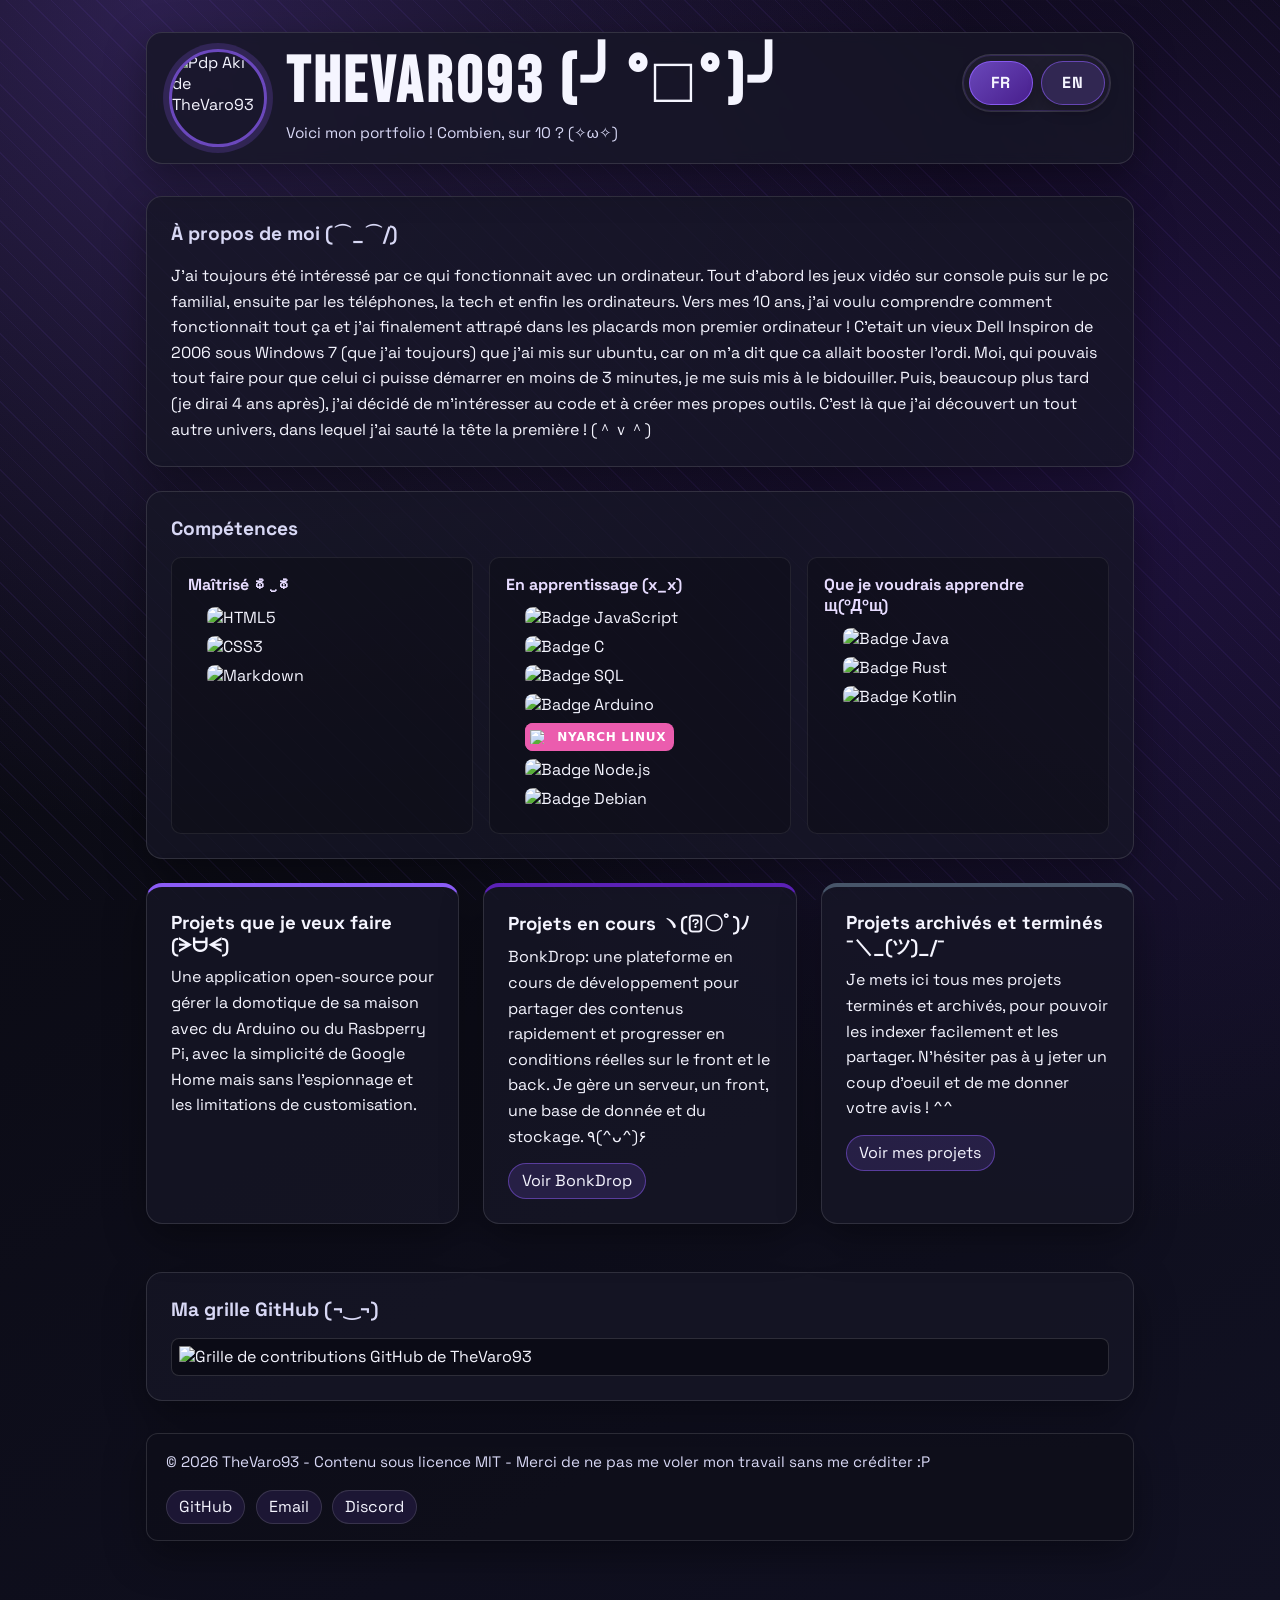
==== index.html @ 23cbc245 "correction du texte car c'etais vrmt pas clair mdrr" ====
<!DOCTYPE html>
<html lang="fr">
<head>
    <meta charset="UTF-8">
    <meta name="viewport" content="width=device-width, initial-scale=1.0">
    <meta name="description" content="Ohh, tu me partages ? Merci ! ^^">
    <meta property="og:type" content="website">
    <meta property="og:site_name" content="TheVaro93 Portfolio">
    <meta property="og:title" content="TheVaro93 Portfolio">
    <meta property="og:description" content="Ohh, tu me partages ? Merci ! ^^">
    <meta property="og:url" content="https://thevaro93.me/">
    <meta name="twitter:card" content="summary">
    <meta name="twitter:title" content="TheVaro93 Portfolio">
    <meta name="twitter:description" content="Ohh, tu me partages ? Merci ! ^^">
    <link rel="icon" type="image/jpeg" href="img/favicon.jpg">
    <link rel="preconnect" href="https://fonts.googleapis.com">
    <link rel="preconnect" href="https://fonts.gstatic.com" crossorigin>
    <link href="https://fonts.googleapis.com/css2?family=Bebas+Neue&family=Space+Grotesk:wght@400;500;700&display=swap" rel="stylesheet">
    <link rel="stylesheet" href="style.css">
    <script src="traduction.js" defer></script>
    <title>TheVaro93 Portfolio</title>
</head>
<body>
    <div class="background-glow"></div>

    <main class="portfolio">
        <header class="header">
            <img class="avatar" src="img/TheVaro93_aki_circle.png" alt="Pdp Aki de TheVaro93">
            <div class="hero-copy">
                <div class="brand-row">
                    <h1 class="brand">TheVaro93 (╯°□°)╯</h1>
                    <div class="lang-switch" role="group" aria-label="Sélecteur de langue">
                        <button class="lang-btn active" type="button" data-lang="fr">FR</button>
                        <button class="lang-btn" type="button" data-lang="en">EN</button>
                    </div>
                </div>
                <p class="hero-subtitle" data-i18n="heroSubtitle">Voici mon portfolio ! Combien, sur 10 ? (✧ω✧)</p>
            </div>
        </header>

        <section class="card">
            <h2 data-i18n="aboutTitle">À propos de moi (⌒_⌒/)</h2>
            <p data-i18n="aboutText">
                J'ai toujours été intéressé par ce qui fonctionnait avec un ordinateur.
                Tout d'abord les jeux vidéo sur console puis sur le pc familial, ensuite par les téléphones, la tech et enfin les ordinateurs. 
                Vers mes 10 ans, j'ai voulu comprendre comment fonctionnait tout ça et j'ai finalement attrapé dans les placards mon premier ordinateur ! 
                C'etait un vieux Dell Inspiron de 2006 sous Windows 7 (que j'ai toujours) que j'ai mis sur ubuntu, car on m'a dit que ca allait booster l'ordi. 
                Moi, qui pouvais tout faire pour que celui ci puisse démarrer en moins de 3 minutes, je me suis mis à le bidouiller. Puis, beaucoup plus tard (je dirai 4 ans après),
                j'ai décidé de m'intéresser au code et à créer mes propes outils. C'est là que j'ai découvert un tout autre univers, dans lequel j'ai sauté la tête la première ! (＾ｖ＾)
            </p>
        </section>

        <section class="card skills-card">
            <h2 data-i18n="skillsTitle">Compétences</h2>
            <div class="skills-groups">
                <article class="skill-group">
                    <h3 data-i18n="skillsMastered">Maîtrisé ಥ‿ಥ</h3>
                    <ul class="mastered-list">
                        <li><img src="https://img.shields.io/badge/HTML5-E34F26?style=for-the-badge&logo=html5&logoColor=white" alt="HTML5"></li>
                        <li><img src="https://img.shields.io/badge/CSS3-1572B6?style=for-the-badge&logo=css3&logoColor=white" alt="CSS3"></li>
                        <li><img src="https://img.shields.io/badge/Markdown-000000?style=for-the-badge&logo=markdown&logoColor=white" alt="Markdown"></li>
                    </ul>
                </article>

                <article class="skill-group">
                    <h3 data-i18n="skillsLearning">En apprentissage (x_x)</h3>
                    <ul>
                        <li class="skill-badge-item"><img src="https://img.shields.io/badge/JavaScript-F7DF1E?style=for-the-badge&logo=javascript&logoColor=black" alt="Badge JavaScript"></li>
                        <li class="skill-badge-item"><img src="https://img.shields.io/badge/C-00599C?style=for-the-badge&logo=c&logoColor=white" alt="Badge C"></li>
                        <li class="skill-badge-item"><img src="https://img.shields.io/badge/SQL-003B57?style=for-the-badge&logo=sqlite&logoColor=white" alt="Badge SQL"></li>
                        <li class="skill-badge-item"><img src="https://img.shields.io/badge/Arduino-00979D?style=for-the-badge&logo=arduino&logoColor=white" alt="Badge Arduino"></li>
                        <li class="skill-badge-item">
                            <span class="nyarch-badge" aria-label="Badge Nyarch Linux">
                                <span class="nyarch-badge-logo-wrap">
                                    <img class="nyarch-badge-logo" src="img/nyarch_linux_logo_noir.png" alt="Logo Nyarch Linux">
                                </span>
                                <span class="nyarch-badge-text">NYARCH LINUX</span>
                            </span>
                        </li>
                        <li class="skill-badge-item"><img src="https://img.shields.io/badge/Node.js-339933?style=for-the-badge&logo=nodedotjs&logoColor=white" alt="Badge Node.js"></li>
                        <li class="skill-badge-item"><img src="https://img.shields.io/badge/Debian-A81D33?style=for-the-badge&logo=debian&logoColor=white" alt="Badge Debian"></li>
                    </ul>
                </article>

                <article class="skill-group">
                    <h3 data-i18n="skillsWant">Que je voudrais apprendre щ(ºДºщ) </h3>
                    <ul>
                        <li class="skill-badge-item"><img src="https://img.shields.io/badge/Java-F89820?style=for-the-badge&logo=openjdk&logoColor=white" alt="Badge Java"></li>
                        <li class="skill-badge-item"><img src="https://img.shields.io/badge/Rust-000000?style=for-the-badge&logo=rust&logoColor=white" alt="Badge Rust"></li>
                        <li class="skill-badge-item"><img src="https://img.shields.io/badge/Kotlin-7F52FF?style=for-the-badge&logo=kotlin&logoColor=white" alt="Badge Kotlin"></li>
                    </ul>
                </article>
            </div>
        </section>


        <section class="projects">
            <article class="card project wanted">
                <h3 data-i18n="wantedTitle">Projets que je veux faire (ᗒᗨᗕ)</h3>
                <p data-i18n="wantedText">
                    Une application open-source pour gérer la domotique de sa maison avec du Arduino ou du Rasbperry Pi,
                    avec la simplicité de Google Home mais sans l'espionnage et les limitations de customisation.
                </p>
            </article>

            <article class="card project current">
                <h3 data-i18n="currentTitle">Projets en cours ヽ(ﾟ〇ﾟ)ﾉ </h3>
                <p data-i18n="currentText">
                    BonkDrop: une plateforme en cours de développement pour partager des contenus rapidement
                    et progresser en conditions réelles sur le front et le back. Je gère un serveur, un front, 
                    une base de donnée et du stockage. ٩(^ᴗ^)۶
                </p>
                <a class="project-link" href="https://bonkdrop.fr" target="_blank" rel="noopener noreferrer" data-i18n="currentLink">Voir BonkDrop</a>
            </article>

            <article class="card project archived">
                <h3 data-i18n="archivedTitle">Projets archivés et terminés ¯＼_(ツ)_/¯ </h3>
                <p data-i18n="archivedText">
                    Je mets ici tous mes projets terminés et archivés, pour pouvoir les indexer
                    facilement et les partager. N'hésiter pas à y jeter un coup d'oeuil et de me donner votre avis ! ^^
                </p>
                <a class="project-link" href="projets.html" data-i18n="archivedLink">Voir mes projets</a>
            </article>
        </section>

        <section class="card">
            <h2 data-i18n="gridTitle">Ma grille GitHub  (¬‿¬) </h2>
            <img
                class="github-grid"
                src="https://ghchart.rshah.org/TheVaro93"
                alt="Grille de contributions GitHub de TheVaro93"
                data-i18n-alt="gridAlt"
            >
        </section>

        <footer class="site-footer">
            <p class="license" data-i18n="license">© 2026 TheVaro93 - Contenu sous licence MIT - Merci de ne pas me voler mon travail sans me créditer :P</p>
            <div class="contacts">
                <a href="https://github.com/TheVaro93" target="_blank" rel="noopener noreferrer">GitHub</a>
                <a href="mailto:thevaro93@proton.me">Email</a>
                <a href="https://discord.com/users/1053559455561826334" target="_blank" rel="noopener noreferrer">Discord</a>
            </div>
        </footer>
    </main>
</body>

</html>
---- style.css ----
:root {
    --bg: #08080d;
    --bg-alt: #111123;
    --text: #f5f5ff;
    --text-soft: #d8d8f5;
    --card-bg: rgba(22, 22, 38, 0.78);
    --border: rgba(255, 255, 255, 0.12);
    --accent: #8b5cf6;
    --accent-2: #5b21b6;
    --shadow: 0 14px 40px rgba(0, 0, 0, 0.38);
}

* {
    box-sizing: border-box;
}

body {
    margin: 0;
    min-height: 100vh;
    color: var(--text);
    font-family: "Space Grotesk", sans-serif;
    background:
        radial-gradient(circle at 12% 0%, rgba(139, 92, 246, 0.28), transparent 42%),
        radial-gradient(circle at 88% 28%, rgba(91, 33, 182, 0.24), transparent 48%),
        linear-gradient(150deg, var(--bg), var(--bg-alt));
}

.background-glow {
    position: fixed;
    inset: 0;
    pointer-events: none;
    z-index: 0;
    background-image: repeating-linear-gradient(
        45deg,
        rgba(139, 92, 246, 0.08) 0,
        rgba(139, 92, 246, 0.08) 1px,
        transparent 1px,
        transparent 16px
    );
}

.portfolio {
    position: relative;
    z-index: 1;
    max-width: 1020px;
    margin: 2rem auto;
    padding: 0 1rem 2rem;
}

.header {
    display: flex;
    align-items: center;
    gap: 1.2rem;
    margin-bottom: 2rem;
    background: var(--card-bg);
    border: 1px solid var(--border);
    border-radius: 16px;
    padding: 1rem 1.35rem;
    box-shadow: var(--shadow);
    backdrop-filter: blur(6px);
}

.avatar {
    width: 98px;
    height: 98px;
    border-radius: 50%;
    object-fit: cover;
    flex-shrink: 0;
    border: 3px solid rgba(139, 92, 246, 0.72);
    box-shadow: 0 0 0 6px rgba(139, 92, 246, 0.2);
}

h1 {
    margin: 0;
    font-size: 2.2rem;
    color: var(--text);
}

.brand {
    font-family: "Bebas Neue", sans-serif;
    letter-spacing: 0.06em;
    font-size: clamp(2.3rem, 6vw, 4rem);
    line-height: 1;
}

.hero-copy {
    display: flex;
    flex-direction: column;
    gap: 0.35rem;
    flex: 1;
    min-width: 0;
}

.brand-row {
    display: flex;
    align-items: center;
    justify-content: space-between;
    gap: 1rem;
    width: 100%;
}

.lang-switch {
    display: inline-flex;
    align-items: center;
    margin-left: auto;
    gap: 0.5rem;
    padding: 0.35rem;
    border-radius: 999px;
    border: 1px solid var(--border);
    background: rgba(255, 255, 255, 0.04);
    box-shadow: inset 0 0 0 1px rgba(139, 92, 246, 0.2);
}

.lang-btn {
    min-width: 64px;
    min-height: 44px;
    border: 1px solid rgba(139, 92, 246, 0.6);
    background: rgba(139, 92, 246, 0.18);
    color: var(--text);
    font-family: "Space Grotesk", sans-serif;
    font-size: 1rem;
    font-weight: 700;
    letter-spacing: 0.04em;
    border-radius: 999px;
    padding: 0.55rem 1rem;
    cursor: pointer;
    box-shadow: 0 6px 14px rgba(0, 0, 0, 0.25);
    transition: background 0.2s ease, border-color 0.2s ease, transform 0.2s ease, box-shadow 0.2s ease;
}

.lang-btn:hover {
    background: rgba(139, 92, 246, 0.32);
    border-color: rgba(139, 92, 246, 0.8);
    transform: translateY(-2px);
    box-shadow: 0 10px 18px rgba(0, 0, 0, 0.35);
}

.lang-btn.active {
    background: linear-gradient(140deg, rgba(139, 92, 246, 0.7), rgba(91, 33, 182, 0.7));
    border-color: rgba(139, 92, 246, 0.95);
}

.hero-subtitle {
    margin: 0;
    color: var(--text-soft);
    font-size: 0.96rem;
}

.card {
    background: var(--card-bg);
    border: 1px solid var(--border);
    border-radius: 16px;
    padding: 1.5rem;
    margin-bottom: 1.5rem;
    box-shadow: var(--shadow);
    transition: border-color 0.2s ease, transform 0.2s ease, box-shadow 0.2s ease;
}

.card:hover {
    border-color: rgba(139, 92, 246, 0.55);
    transform: translateY(-2px);
    box-shadow: 0 18px 45px rgba(0, 0, 0, 0.45);
}

.projects {
    display: grid;
    grid-template-columns: repeat(3, minmax(0, 1fr));
    gap: 1.5rem;
    margin-bottom: 1.5rem;
}

.project {
    border-top: 4px solid var(--accent);
}

.current {
    border-top-color: var(--accent-2);
}

.archived {
    border-top-color: #475569;
}

.project h3 {
    margin-top: 0;
    margin-bottom: 0.45rem;
}

.project-link {
    display: inline-block;
    margin-top: 0.85rem;
    padding: 0.42rem 0.8rem;
    border-radius: 999px;
    text-decoration: none;
    color: var(--text);
    border: 1px solid rgba(139, 92, 246, 0.5);
    background: rgba(139, 92, 246, 0.16);
    transition: background 0.2s ease, border-color 0.2s ease;
}

.project-link:hover {
    background: rgba(139, 92, 246, 0.28);
    border-color: rgba(139, 92, 246, 0.7);
}

h2 {
    margin: 0 0 1rem;
    color: var(--text-soft);
    font-size: 1.2rem;
}

.skills-groups {
    display: grid;
    grid-template-columns: repeat(3, minmax(0, 1fr));
    gap: 1rem;
}

.skill-group {
    padding: 1rem;
    border: 1px solid rgba(255, 255, 255, 0.08);
    border-radius: 10px;
    background: rgba(12, 12, 22, 0.45);
    transition: border-color 0.2s ease, transform 0.2s ease;
}

.skill-group:hover {
    border-color: rgba(139, 92, 246, 0.55);
    transform: translateY(-1px);
}

.skill-group h3 {
    margin: 0 0 0.75rem;
    font-size: 1rem;
    color: #e7dcff;
}

.skill-group ul {
    margin: 0;
    padding-left: 1.2rem;
}

.mastered-list {
    list-style: none;
    padding-left: 0;
}

.skill-badge-item {
    display: flex;
    align-items: center;
    gap: 0.55rem;
    list-style-position: outside;
}

.skill-badge-item img {
    flex-shrink: 0;
}

.nyarch-badge {
    display: inline-flex;
    align-items: center;
    height: 28px;
    border-radius: 8px;
    overflow: hidden;
    background: #eb5cae;
    color: #ffffff;
    font-family: Verdana, Geneva, DejaVu Sans, sans-serif;
    font-size: 12px;
    font-weight: 700;
    letter-spacing: 0.06em;
    line-height: 1;
    white-space: nowrap;
    width: fit-content;
    flex: 0 0 auto;
}

.nyarch-badge-logo-wrap {
    width: 24px;
    height: 100%;
    display: inline-flex;
    align-items: center;
    justify-content: center;
    background: #eb5cae;
}

.nyarch-badge-logo {
    width: 14px;
    height: 14px;
    object-fit: contain;
    border-radius: 0;
}

.nyarch-badge-text {
    padding: 0 8px;
}

ul {
    margin: 0;
    padding-left: 1.5rem;
    list-style: disc;
}

li {
    margin-bottom: 0.5rem;
}

p {
    margin: 0;
    line-height: 1.6;
}

img {
    max-width: 100%;
    height: auto;
    display: block;
    border-radius: 8px;
}

.site-footer {
    margin-top: 2rem;
    padding: 1rem 1.2rem;
    border: 1px solid var(--border);
    border-radius: 12px;
    background: rgba(14, 14, 26, 0.8);
    display: flex;
    justify-content: space-between;
    align-items: center;
    gap: 1rem;
    flex-wrap: wrap;
    box-shadow: var(--shadow);
}

.license {
    margin: 0;
    color: var(--text-soft);
    font-size: 0.95rem;
}

.contacts {
    display: flex;
    gap: 0.65rem;
    flex-wrap: wrap;
}

.contacts a {
    color: var(--text);
    text-decoration: none;
    border: 1px solid var(--border);
    border-radius: 999px;
    padding: 0.35rem 0.75rem;
    background: rgba(139, 92, 246, 0.12);
    transition: border-color 0.2s ease, background 0.2s ease;
}

.contacts a:hover {
    border-color: rgba(139, 92, 246, 0.65);
    background: rgba(139, 92, 246, 0.2);
}

.github-grid {
    border: 1px solid rgba(255, 255, 255, 0.14);
    background: rgba(10, 10, 20, 0.8);
    padding: 0.45rem;
    margin-inline: auto;
}

@media (max-width: 1024px) {
    .projects {
        grid-template-columns: 1fr 1fr;
    }
}

@media (max-width: 768px) {
    .header {
        align-items: flex-start;
    }

    .brand-row {
        flex-wrap: wrap;
        gap: 0.6rem;
    }

    .lang-btn {
        min-width: 58px;
        min-height: 40px;
        font-size: 0.9rem;
        padding: 0.45rem 0.85rem;
    }

    .projects {
        grid-template-columns: 1fr;
    }

    .skills-groups {
        grid-template-columns: 1fr;
    }
    
    h1 {
        font-size: 1.6rem;
    }

    .hero-subtitle {
        font-size: 0.9rem;
    }

    .site-footer {
        flex-direction: column;
        align-items: flex-start;
    }
}
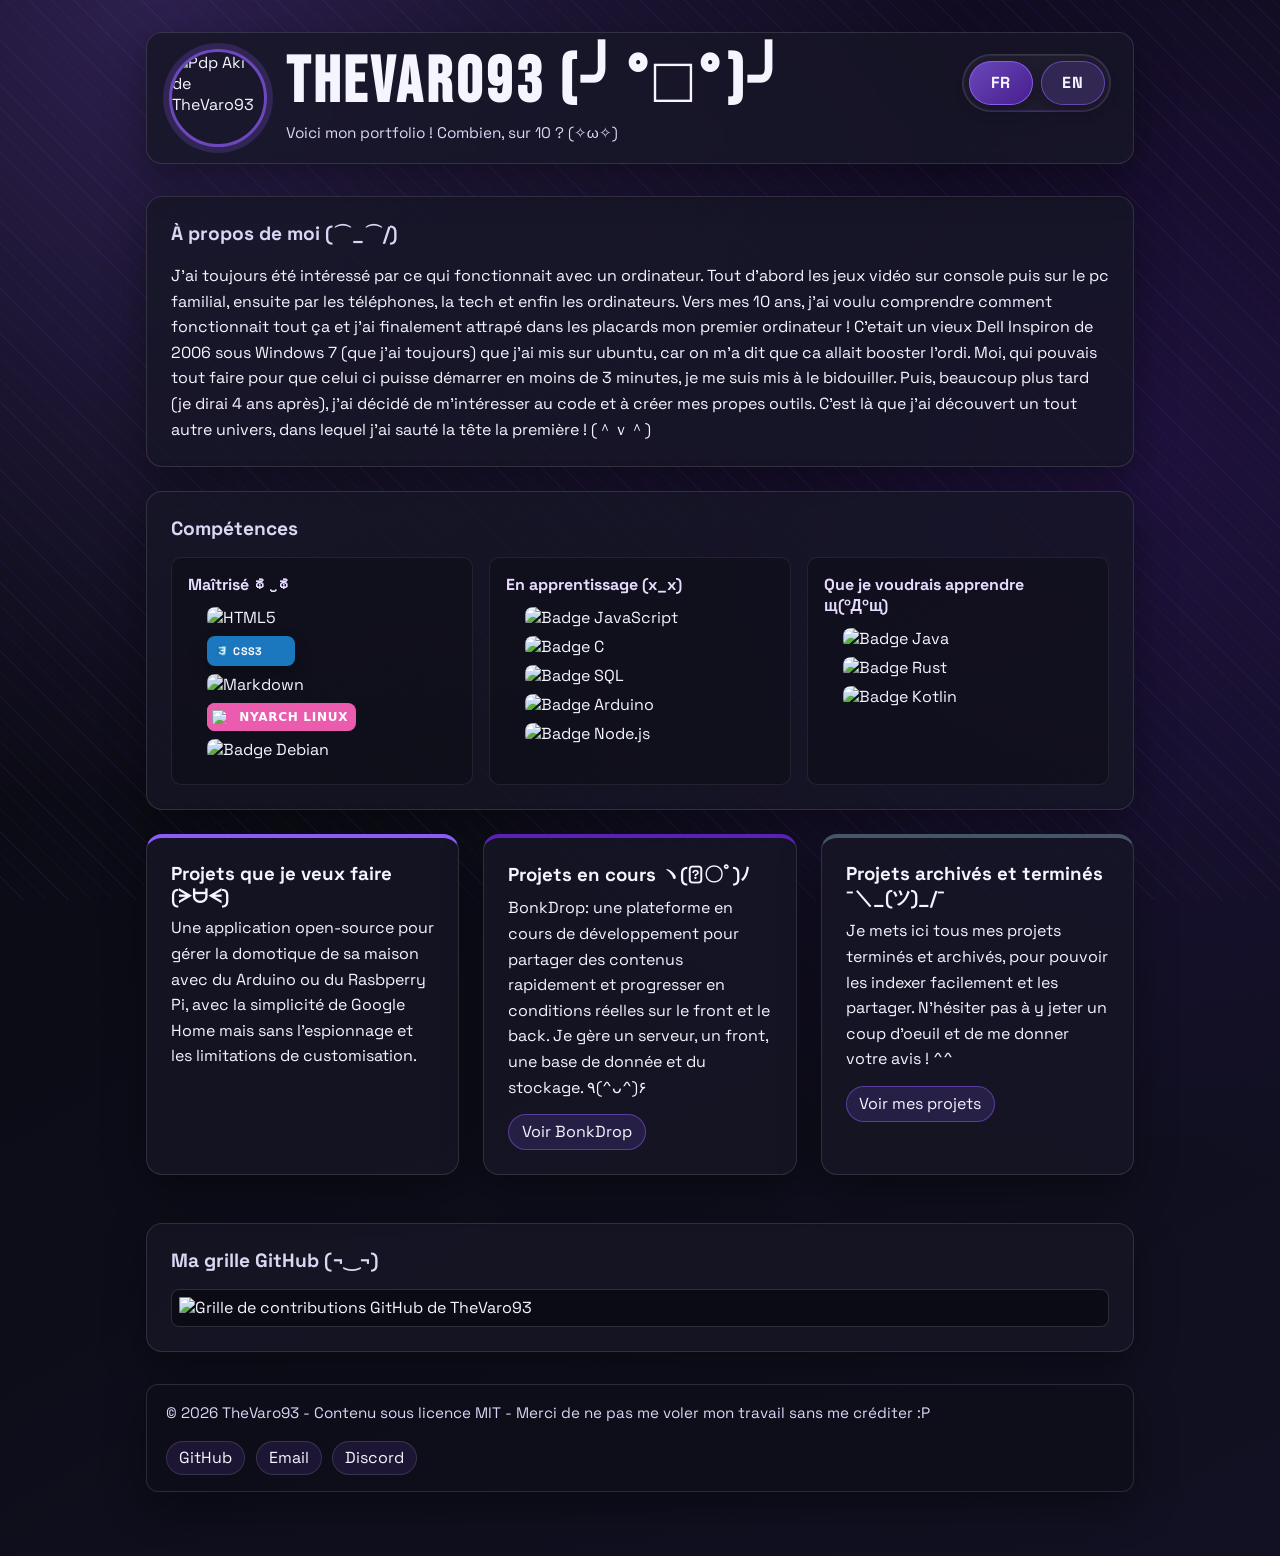
==== commit e408ff81: "ajout du logo css3, modif du radme" ====
--- a/index.html
+++ b/index.html
@@ -57,8 +57,22 @@
                     <h3 data-i18n="skillsMastered">Maîtrisé ಥ‿ಥ</h3>
                     <ul class="mastered-list">
                         <li><img src="https://img.shields.io/badge/HTML5-E34F26?style=for-the-badge&logo=html5&logoColor=white" alt="HTML5"></li>
-                        <li><img src="https://img.shields.io/badge/CSS3-1572B6?style=for-the-badge&logo=css3&logoColor=white" alt="CSS3"></li>
+                        <li class="skill-badge-item css3-item">
+                            <span class="css3-badge" aria-label="CSS3">
+                                <img class="css3-logo" src="img/css-logo-32px.ico" alt="Logo CSS3">
+                                <span class="css3-text">CSS3</span>
+                            </span>
+                        </li>
                         <li><img src="https://img.shields.io/badge/Markdown-000000?style=for-the-badge&logo=markdown&logoColor=white" alt="Markdown"></li>
+                        <li class="skill-badge-item">
+                            <span class="nyarch-badge" aria-label="Badge Nyarch Linux">
+                                <span class="nyarch-badge-logo-wrap">
+                                    <img class="nyarch-badge-logo" src="img/nyarch_linux_logo_noir.png" alt="Logo Nyarch Linux">
+                                </span>
+                                <span class="nyarch-badge-text">NYARCH LINUX</span>
+                            </span>
+                        </li>
+                        <li><img src="https://img.shields.io/badge/Debian-A81D33?style=for-the-badge&logo=debian&logoColor=white" alt="Badge Debian"></li>
                     </ul>
                 </article>
 
@@ -69,16 +83,7 @@
                         <li class="skill-badge-item"><img src="https://img.shields.io/badge/C-00599C?style=for-the-badge&logo=c&logoColor=white" alt="Badge C"></li>
                         <li class="skill-badge-item"><img src="https://img.shields.io/badge/SQL-003B57?style=for-the-badge&logo=sqlite&logoColor=white" alt="Badge SQL"></li>
                         <li class="skill-badge-item"><img src="https://img.shields.io/badge/Arduino-00979D?style=for-the-badge&logo=arduino&logoColor=white" alt="Badge Arduino"></li>
-                        <li class="skill-badge-item">
-                            <span class="nyarch-badge" aria-label="Badge Nyarch Linux">
-                                <span class="nyarch-badge-logo-wrap">
-                                    <img class="nyarch-badge-logo" src="img/nyarch_linux_logo_noir.png" alt="Logo Nyarch Linux">
-                                </span>
-                                <span class="nyarch-badge-text">NYARCH LINUX</span>
-                            </span>
-                        </li>
                         <li class="skill-badge-item"><img src="https://img.shields.io/badge/Node.js-339933?style=for-the-badge&logo=nodedotjs&logoColor=white" alt="Badge Node.js"></li>
-                        <li class="skill-badge-item"><img src="https://img.shields.io/badge/Debian-A81D33?style=for-the-badge&logo=debian&logoColor=white" alt="Badge Debian"></li>
                     </ul>
                 </article>
 
--- a/style.css
+++ b/style.css
@@ -253,6 +253,47 @@
 
 .skill-badge-item img {
     flex-shrink: 0;
+    display: inline-block;
+}
+
+.css3-item {
+    display: inline-flex;
+    align-items: center;
+}
+
+.css3-badge {
+    display: inline-flex;
+    align-items: center;
+    justify-content: flex-start;
+    gap: 0.25rem;
+    height: 30px;
+    padding: 0 6px 0 8px;
+    width: 88px;
+    min-width: 88px;
+    max-width: 88px;
+    border-radius: 8px;
+    background: #1c78be;
+    box-shadow: 0 8px 18px rgba(0, 0, 0, 0.22);
+    overflow: hidden;
+    white-space: nowrap;
+}
+
+.css3-logo {
+    width: 14px;
+    height: 14px;
+    object-fit: contain;
+    display: block;
+    flex: 0 0 auto;
+}
+
+.css3-text {
+    color: #ffffff;
+    font-family: "Space Grotesk", sans-serif;
+    font-weight: 800;
+    font-size: 0.68rem;
+    letter-spacing: 0.04em;
+    line-height: 1;
+    flex: 0 0 auto;
 }
 
 .nyarch-badge {
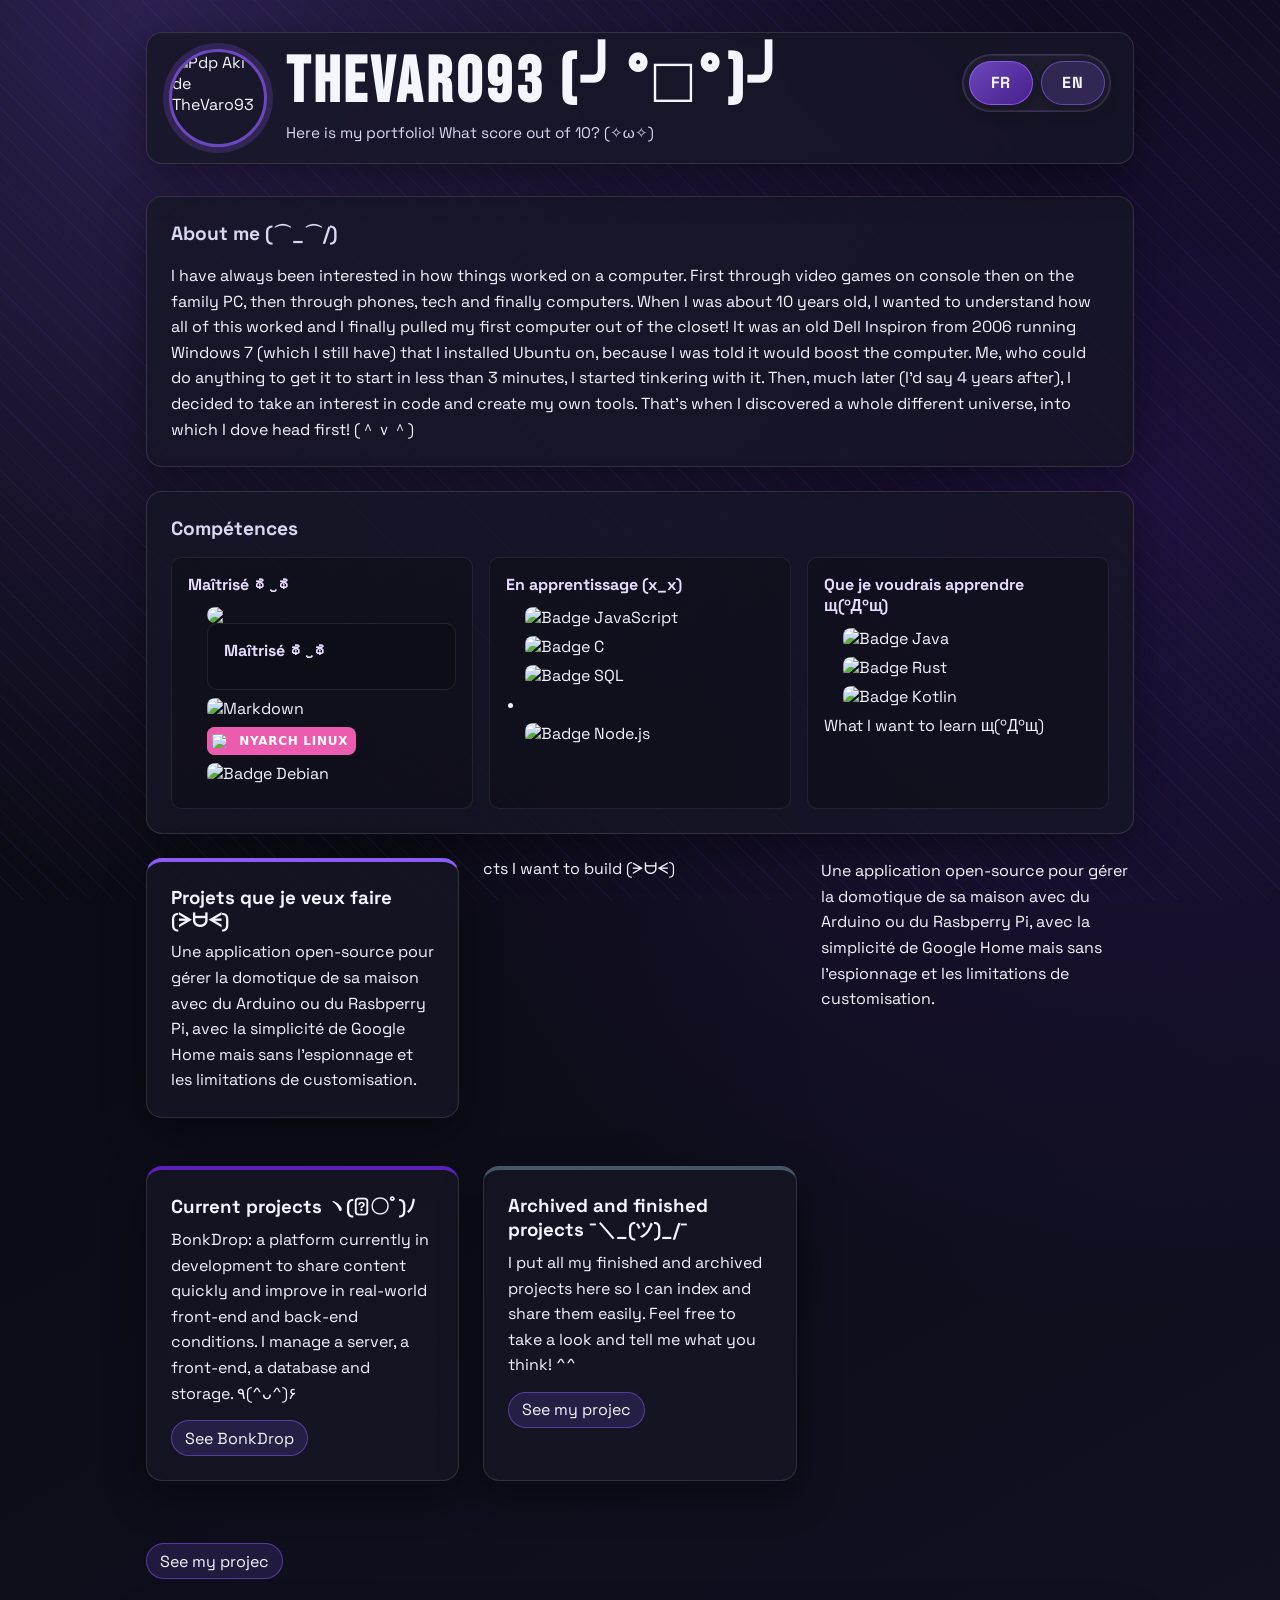
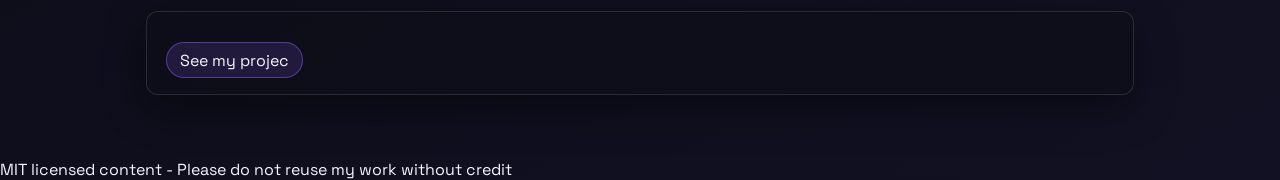
==== commit 7a0f0440: "maj des trads en anglais" ====
--- a/index.html
+++ b/index.html
@@ -1,24 +1,24 @@
 <!DOCTYPE html>
-<html lang="fr">
+<html lang="en">
 <head>
     <meta charset="UTF-8">
     <meta name="viewport" content="width=device-width, initial-scale=1.0">
-    <meta name="description" content="Ohh, tu me partages ? Merci ! ^^">
+    <meta name="description" content="Oh, you're sharing me? Thank you! ^^">
     <meta property="og:type" content="website">
     <meta property="og:site_name" content="TheVaro93 Portfolio">
     <meta property="og:title" content="TheVaro93 Portfolio">
-    <meta property="og:description" content="Ohh, tu me partages ? Merci ! ^^">
+    <meta property="og:description" content="Oh, you're sharing me? Thank you! ^^">
     <meta property="og:url" content="https://thevaro93.me/">
     <meta name="twitter:card" content="summary">
     <meta name="twitter:title" content="TheVaro93 Portfolio">
-    <meta name="twitter:description" content="Ohh, tu me partages ? Merci ! ^^">
+    <meta name="twitter:description" content="Oh, you're sharing me? Thank you! ^^">
     <link rel="icon" type="image/jpeg" href="img/favicon.jpg">
     <link rel="preconnect" href="https://fonts.googleapis.com">
     <link rel="preconnect" href="https://fonts.gstatic.com" crossorigin>
     <link href="https://fonts.googleapis.com/css2?family=Bebas+Neue&family=Space+Grotesk:wght@400;500;700&display=swap" rel="stylesheet">
     <link rel="stylesheet" href="style.css">
     <script src="traduction.js" defer></script>
-    <title>TheVaro93 Portfolio</title>
+    <title data-i18n="pageTitle">TheVaro93 Portfolio</title>
 </head>
 <body>
     <div class="background-glow"></div>
@@ -29,24 +29,19 @@
             <div class="hero-copy">
                 <div class="brand-row">
                     <h1 class="brand">TheVaro93 (╯°□°)╯</h1>
-                    <div class="lang-switch" role="group" aria-label="Sélecteur de langue">
-                        <button class="lang-btn active" type="button" data-lang="fr">FR</button>
-                        <button class="lang-btn" type="button" data-lang="en">EN</button>
+                    <div class="lang-switch" role="group" aria-label="Language selector">
+                        <button class="lang-btn" type="button" data-lang="fr">FR</button>
+                        <button class="lang-btn active" type="button" data-lang="en">EN</button>
                     </div>
                 </div>
-                <p class="hero-subtitle" data-i18n="heroSubtitle">Voici mon portfolio ! Combien, sur 10 ? (✧ω✧)</p>
+                <p class="hero-subtitle" data-i18n="heroSubtitle">Here is my portfolio! What score out of 10? (✧ω✧)</p>
             </div>
         </header>
 
         <section class="card">
-            <h2 data-i18n="aboutTitle">À propos de moi (⌒_⌒/)</h2>
+            <h2 data-i18n="aboutTitle">About me (⌒_⌒/)</h2>
             <p data-i18n="aboutText">
-                J'ai toujours été intéressé par ce qui fonctionnait avec un ordinateur.
-                Tout d'abord les jeux vidéo sur console puis sur le pc familial, ensuite par les téléphones, la tech et enfin les ordinateurs. 
-                Vers mes 10 ans, j'ai voulu comprendre comment fonctionnait tout ça et j'ai finalement attrapé dans les placards mon premier ordinateur ! 
-                C'etait un vieux Dell Inspiron de 2006 sous Windows 7 (que j'ai toujours) que j'ai mis sur ubuntu, car on m'a dit que ca allait booster l'ordi. 
-                Moi, qui pouvais tout faire pour que celui ci puisse démarrer en moins de 3 minutes, je me suis mis à le bidouiller. Puis, beaucoup plus tard (je dirai 4 ans après),
-                j'ai décidé de m'intéresser au code et à créer mes propes outils. C'est là que j'ai découvert un tout autre univers, dans lequel j'ai sauté la tête la première ! (＾ｖ＾)
+                I have always been interested in how things worked on a computer. First through video games on console then on the family PC, then through phones, tech and finally computers. When I was about 10 years old, I wanted to understand how all of this worked and I finally pulled my first computer out of the closet! It was an old Dell Inspiron from 2006 running Windows 7 (which I still have) that I installed Ubuntu on, because I was told it would boost the computer. Me, who could do anything to get it to start in less than 3 minutes, I started tinkering with it. Then, much later (I'd say 4 years after), I decided to take an interest in code and create my own tools. That's when I discovered a whole different universe, into which I dove head first! (＾ｖ＾)
             </p>
         </section>
 
@@ -56,10 +51,10 @@
                 <article class="skill-group">
                     <h3 data-i18n="skillsMastered">Maîtrisé ಥ‿ಥ</h3>
                     <ul class="mastered-list">
-                        <li><img src="https://img.shields.io/badge/HTML5-E34F26?style=for-the-badge&logo=html5&logoColor=white" alt="HTML5"></li>
-                        <li class="skill-badge-item css3-item">
-                            <span class="css3-badge" aria-label="CSS3">
-                                <img class="css3-logo" src="img/css-logo-32px.ico" alt="Logo CSS3">
+                        <li><img src="htSkills</h2>
+            <div class="skills-groups">
+                <article class="skill-group">
+                    <h3 data-i18n="skillsMastered">Mastered"img/css-logo-32px.ico" alt="Logo CSS3">
                                 <span class="css3-text">CSS3</span>
                             </span>
                         </li>
@@ -82,7 +77,7 @@
                         <li class="skill-badge-item"><img src="https://img.shields.io/badge/JavaScript-F7DF1E?style=for-the-badge&logo=javascript&logoColor=black" alt="Badge JavaScript"></li>
                         <li class="skill-badge-item"><img src="https://img.shields.io/badge/C-00599C?style=for-the-badge&logo=c&logoColor=white" alt="Badge C"></li>
                         <li class="skill-badge-item"><img src="https://img.shields.io/badge/SQL-003B57?style=for-the-badge&logo=sqlite&logoColor=white" alt="Badge SQL"></li>
-                        <li class="skill-badge-item"><img src="https://img.shields.io/badge/Arduino-00979D?style=for-the-badge&logo=arduino&logoColor=white" alt="Badge Arduino"></li>
+                        <li class="skill-badge-itemLearnings://img.shields.io/badge/Arduino-00979D?style=for-the-badge&logo=arduino&logoColor=white" alt="Badge Arduino"></li>
                         <li class="skill-badge-item"><img src="https://img.shields.io/badge/Node.js-339933?style=for-the-badge&logo=nodedotjs&logoColor=white" alt="Badge Node.js"></li>
                     </ul>
                 </article>
@@ -93,7 +88,7 @@
                         <li class="skill-badge-item"><img src="https://img.shields.io/badge/Java-F89820?style=for-the-badge&logo=openjdk&logoColor=white" alt="Badge Java"></li>
                         <li class="skill-badge-item"><img src="https://img.shields.io/badge/Rust-000000?style=for-the-badge&logo=rust&logoColor=white" alt="Badge Rust"></li>
                         <li class="skill-badge-item"><img src="https://img.shields.io/badge/Kotlin-7F52FF?style=for-the-badge&logo=kotlin&logoColor=white" alt="Badge Kotlin"></li>
-                    </ul>
+                    </ul>What I want to learn щ(ºДºщ)
                 </article>
             </div>
         </section>
@@ -106,30 +101,26 @@
                     Une application open-source pour gérer la domotique de sa maison avec du Arduino ou du Rasbperry Pi,
                     avec la simplicité de Google Home mais sans l'espionnage et les limitations de customisation.
                 </p>
+            </article>cts I want to build (ᗒᗨᗕ)</h3>
+                <p data-i18n="wantedText">
+                    An open-source application to manage home automation with Arduino or Raspberry Pi, with the simplicity of Google Home but without spying and customization limits.
+                </p>
             </article>
 
             <article class="card project current">
-                <h3 data-i18n="currentTitle">Projets en cours ヽ(ﾟ〇ﾟ)ﾉ </h3>
+                <h3 data-i18n="currentTitle">Current projects ヽ(ﾟ〇ﾟ)ﾉ</h3>
                 <p data-i18n="currentText">
-                    BonkDrop: une plateforme en cours de développement pour partager des contenus rapidement
-                    et progresser en conditions réelles sur le front et le back. Je gère un serveur, un front, 
-                    une base de donnée et du stockage. ٩(^ᴗ^)۶
+                    BonkDrop: a platform currently in development to share content quickly and improve in real-world front-end and back-end conditions. I manage a server, a front-end, a database and storage. ٩(^ᴗ^)۶
                 </p>
-                <a class="project-link" href="https://bonkdrop.fr" target="_blank" rel="noopener noreferrer" data-i18n="currentLink">Voir BonkDrop</a>
+                <a class="project-link" href="https://bonkdrop.fr" target="_blank" rel="noopener noreferrer" data-i18n="currentLink">See BonkDrop</a>
             </article>
 
             <article class="card project archived">
-                <h3 data-i18n="archivedTitle">Projets archivés et terminés ¯＼_(ツ)_/¯ </h3>
+                <h3 data-i18n="archivedTitle">Archived and finished projects ¯＼_(ツ)_/¯</h3>
                 <p data-i18n="archivedText">
-                    Je mets ici tous mes projets terminés et archivés, pour pouvoir les indexer
-                    facilement et les partager. N'hésiter pas à y jeter un coup d'oeuil et de me donner votre avis ! ^^
+                    I put all my finished and archived projects here so I can index and share them easily. Feel free to take a look and tell me what you think! ^^
                 </p>
-                <a class="project-link" href="projets.html" data-i18n="archivedLink">Voir mes projets</a>
-            </article>
-        </section>
-
-        <section class="card">
-            <h2 data-i18n="gridTitle">Ma grille GitHub  (¬‿¬) </h2>
+                <a class="project-link" href="projets.html" data-i18n="archivedLink">See my projec
             <img
                 class="github-grid"
                 src="https://ghchart.rshah.org/TheVaro93"
@@ -138,15 +129,15 @@
             >
         </section>
 
-        <footer class="site-footer">
-            <p class="license" data-i18n="license">© 2026 TheVaro93 - Contenu sous licence MIT - Merci de ne pas me voler mon travail sans me créditer :P</p>
-            <div class="contacts">
-                <a href="https://github.com/TheVaro93" target="_blank" rel="noopener noreferrer">GitHub</a>
-                <a href="mailto:thevaro93@proton.me">Email</a>
+        <footer class="site-footer">y GitHub grid (¬‿¬)</h2>
+            <img
+                class="github-grid"
+                src="https://ghchart.rshah.org/TheVaro93"
+                alt="GitHub contribution grid formail</a>
                 <a href="https://discord.com/users/1053559455561826334" target="_blank" rel="noopener noreferrer">Discord</a>
             </div>
         </footer>
     </main>
 </body>
-
+MIT licensed content - Please do not reuse my work without credit
 </html>
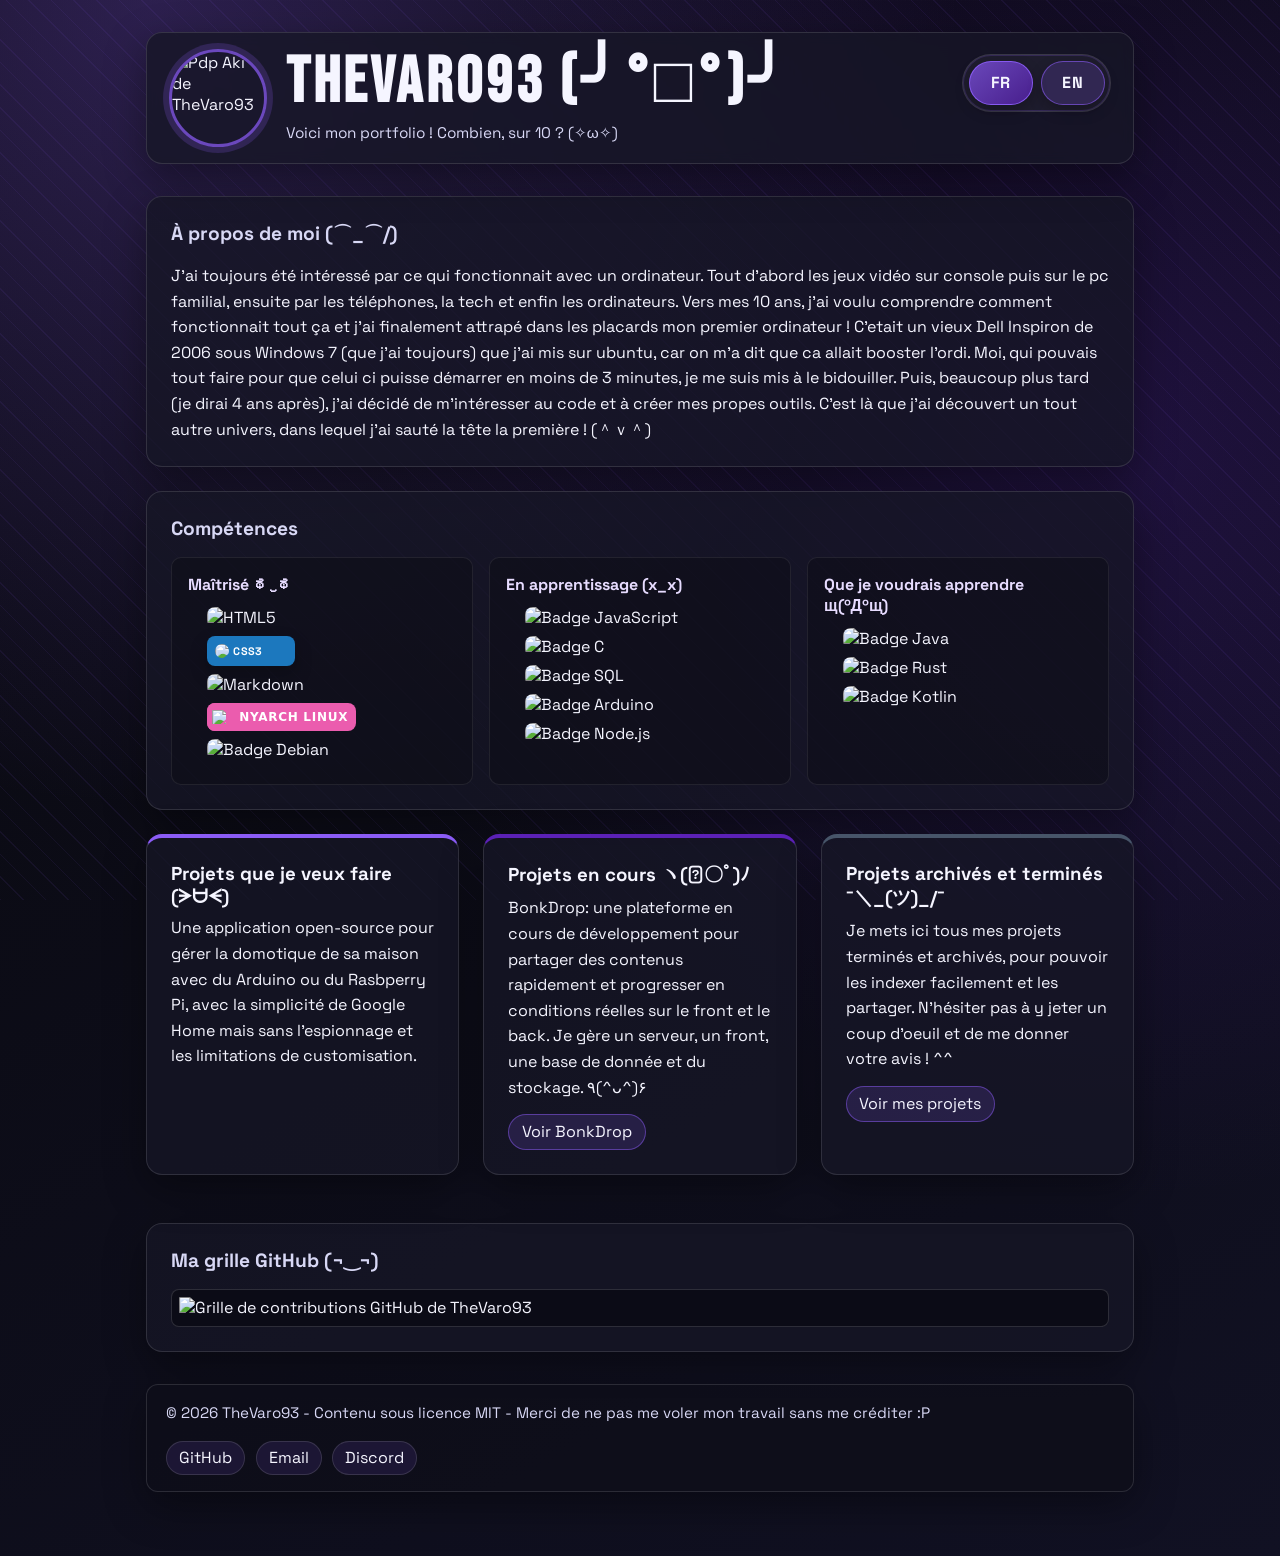
==== commit 537f8b55: "we flm de reparer les merdes de l'ia g juste tt reupload mdrr" ====
--- a/index.html
+++ b/index.html
@@ -1,24 +1,24 @@
 <!DOCTYPE html>
-<html lang="en">
+<html lang="fr">
 <head>
     <meta charset="UTF-8">
     <meta name="viewport" content="width=device-width, initial-scale=1.0">
-    <meta name="description" content="Oh, you're sharing me? Thank you! ^^">
+    <meta name="description" content="Ohh, tu me partages ? Merci ! ^^">
     <meta property="og:type" content="website">
     <meta property="og:site_name" content="TheVaro93 Portfolio">
     <meta property="og:title" content="TheVaro93 Portfolio">
-    <meta property="og:description" content="Oh, you're sharing me? Thank you! ^^">
+    <meta property="og:description" content="Ohh, tu me partages ? Merci ! ^^">
     <meta property="og:url" content="https://thevaro93.me/">
     <meta name="twitter:card" content="summary">
     <meta name="twitter:title" content="TheVaro93 Portfolio">
-    <meta name="twitter:description" content="Oh, you're sharing me? Thank you! ^^">
+    <meta name="twitter:description" content="Ohh, tu me partages ? Merci ! ^^">
     <link rel="icon" type="image/jpeg" href="img/favicon.jpg">
     <link rel="preconnect" href="https://fonts.googleapis.com">
     <link rel="preconnect" href="https://fonts.gstatic.com" crossorigin>
     <link href="https://fonts.googleapis.com/css2?family=Bebas+Neue&family=Space+Grotesk:wght@400;500;700&display=swap" rel="stylesheet">
     <link rel="stylesheet" href="style.css">
     <script src="traduction.js" defer></script>
-    <title data-i18n="pageTitle">TheVaro93 Portfolio</title>
+    <title>TheVaro93 Portfolio</title>
 </head>
 <body>
     <div class="background-glow"></div>
@@ -29,19 +29,24 @@
             <div class="hero-copy">
                 <div class="brand-row">
                     <h1 class="brand">TheVaro93 (╯°□°)╯</h1>
-                    <div class="lang-switch" role="group" aria-label="Language selector">
-                        <button class="lang-btn" type="button" data-lang="fr">FR</button>
-                        <button class="lang-btn active" type="button" data-lang="en">EN</button>
+                    <div class="lang-switch" role="group" aria-label="Sélecteur de langue">
+                        <button class="lang-btn active" type="button" data-lang="fr">FR</button>
+                        <button class="lang-btn" type="button" data-lang="en">EN</button>
                     </div>
                 </div>
-                <p class="hero-subtitle" data-i18n="heroSubtitle">Here is my portfolio! What score out of 10? (✧ω✧)</p>
+                <p class="hero-subtitle" data-i18n="heroSubtitle">Voici mon portfolio ! Combien, sur 10 ? (✧ω✧)</p>
             </div>
         </header>
 
         <section class="card">
-            <h2 data-i18n="aboutTitle">About me (⌒_⌒/)</h2>
+            <h2 data-i18n="aboutTitle">À propos de moi (⌒_⌒/)</h2>
             <p data-i18n="aboutText">
-                I have always been interested in how things worked on a computer. First through video games on console then on the family PC, then through phones, tech and finally computers. When I was about 10 years old, I wanted to understand how all of this worked and I finally pulled my first computer out of the closet! It was an old Dell Inspiron from 2006 running Windows 7 (which I still have) that I installed Ubuntu on, because I was told it would boost the computer. Me, who could do anything to get it to start in less than 3 minutes, I started tinkering with it. Then, much later (I'd say 4 years after), I decided to take an interest in code and create my own tools. That's when I discovered a whole different universe, into which I dove head first! (＾ｖ＾)
+                J'ai toujours été intéressé par ce qui fonctionnait avec un ordinateur.
+                Tout d'abord les jeux vidéo sur console puis sur le pc familial, ensuite par les téléphones, la tech et enfin les ordinateurs. 
+                Vers mes 10 ans, j'ai voulu comprendre comment fonctionnait tout ça et j'ai finalement attrapé dans les placards mon premier ordinateur ! 
+                C'etait un vieux Dell Inspiron de 2006 sous Windows 7 (que j'ai toujours) que j'ai mis sur ubuntu, car on m'a dit que ca allait booster l'ordi. 
+                Moi, qui pouvais tout faire pour que celui ci puisse démarrer en moins de 3 minutes, je me suis mis à le bidouiller. Puis, beaucoup plus tard (je dirai 4 ans après),
+                j'ai décidé de m'intéresser au code et à créer mes propes outils. C'est là que j'ai découvert un tout autre univers, dans lequel j'ai sauté la tête la première ! (＾ｖ＾)
             </p>
         </section>
 
@@ -51,10 +56,10 @@
                 <article class="skill-group">
                     <h3 data-i18n="skillsMastered">Maîtrisé ಥ‿ಥ</h3>
                     <ul class="mastered-list">
-                        <li><img src="htSkills</h2>
-            <div class="skills-groups">
-                <article class="skill-group">
-                    <h3 data-i18n="skillsMastered">Mastered"img/css-logo-32px.ico" alt="Logo CSS3">
+                        <li><img src="https://img.shields.io/badge/HTML5-E34F26?style=for-the-badge&logo=html5&logoColor=white" alt="HTML5"></li>
+                        <li class="skill-badge-item css3-item">
+                            <span class="css3-badge" aria-label="CSS3">
+                                <img class="css3-logo" src="img/css-logo-32px.ico" alt="Logo CSS3">
                                 <span class="css3-text">CSS3</span>
                             </span>
                         </li>
@@ -77,7 +82,7 @@
                         <li class="skill-badge-item"><img src="https://img.shields.io/badge/JavaScript-F7DF1E?style=for-the-badge&logo=javascript&logoColor=black" alt="Badge JavaScript"></li>
                         <li class="skill-badge-item"><img src="https://img.shields.io/badge/C-00599C?style=for-the-badge&logo=c&logoColor=white" alt="Badge C"></li>
                         <li class="skill-badge-item"><img src="https://img.shields.io/badge/SQL-003B57?style=for-the-badge&logo=sqlite&logoColor=white" alt="Badge SQL"></li>
-                        <li class="skill-badge-itemLearnings://img.shields.io/badge/Arduino-00979D?style=for-the-badge&logo=arduino&logoColor=white" alt="Badge Arduino"></li>
+                        <li class="skill-badge-item"><img src="https://img.shields.io/badge/Arduino-00979D?style=for-the-badge&logo=arduino&logoColor=white" alt="Badge Arduino"></li>
                         <li class="skill-badge-item"><img src="https://img.shields.io/badge/Node.js-339933?style=for-the-badge&logo=nodedotjs&logoColor=white" alt="Badge Node.js"></li>
                     </ul>
                 </article>
@@ -88,7 +93,7 @@
                         <li class="skill-badge-item"><img src="https://img.shields.io/badge/Java-F89820?style=for-the-badge&logo=openjdk&logoColor=white" alt="Badge Java"></li>
                         <li class="skill-badge-item"><img src="https://img.shields.io/badge/Rust-000000?style=for-the-badge&logo=rust&logoColor=white" alt="Badge Rust"></li>
                         <li class="skill-badge-item"><img src="https://img.shields.io/badge/Kotlin-7F52FF?style=for-the-badge&logo=kotlin&logoColor=white" alt="Badge Kotlin"></li>
-                    </ul>What I want to learn щ(ºДºщ)
+                    </ul>
                 </article>
             </div>
         </section>
@@ -101,26 +106,30 @@
                     Une application open-source pour gérer la domotique de sa maison avec du Arduino ou du Rasbperry Pi,
                     avec la simplicité de Google Home mais sans l'espionnage et les limitations de customisation.
                 </p>
-            </article>cts I want to build (ᗒᗨᗕ)</h3>
-                <p data-i18n="wantedText">
-                    An open-source application to manage home automation with Arduino or Raspberry Pi, with the simplicity of Google Home but without spying and customization limits.
-                </p>
             </article>
 
             <article class="card project current">
-                <h3 data-i18n="currentTitle">Current projects ヽ(ﾟ〇ﾟ)ﾉ</h3>
+                <h3 data-i18n="currentTitle">Projets en cours ヽ(ﾟ〇ﾟ)ﾉ </h3>
                 <p data-i18n="currentText">
-                    BonkDrop: a platform currently in development to share content quickly and improve in real-world front-end and back-end conditions. I manage a server, a front-end, a database and storage. ٩(^ᴗ^)۶
+                    BonkDrop: une plateforme en cours de développement pour partager des contenus rapidement
+                    et progresser en conditions réelles sur le front et le back. Je gère un serveur, un front, 
+                    une base de donnée et du stockage. ٩(^ᴗ^)۶
                 </p>
-                <a class="project-link" href="https://bonkdrop.fr" target="_blank" rel="noopener noreferrer" data-i18n="currentLink">See BonkDrop</a>
+                <a class="project-link" href="https://bonkdrop.fr" target="_blank" rel="noopener noreferrer" data-i18n="currentLink">Voir BonkDrop</a>
             </article>
 
             <article class="card project archived">
-                <h3 data-i18n="archivedTitle">Archived and finished projects ¯＼_(ツ)_/¯</h3>
+                <h3 data-i18n="archivedTitle">Projets archivés et terminés ¯＼_(ツ)_/¯ </h3>
                 <p data-i18n="archivedText">
-                    I put all my finished and archived projects here so I can index and share them easily. Feel free to take a look and tell me what you think! ^^
+                    Je mets ici tous mes projets terminés et archivés, pour pouvoir les indexer
+                    facilement et les partager. N'hésiter pas à y jeter un coup d'oeuil et de me donner votre avis ! ^^
                 </p>
-                <a class="project-link" href="projets.html" data-i18n="archivedLink">See my projec
+                <a class="project-link" href="projets.html" data-i18n="archivedLink">Voir mes projets</a>
+            </article>
+        </section>
+
+        <section class="card">
+            <h2 data-i18n="gridTitle">Ma grille GitHub  (¬‿¬) </h2>
             <img
                 class="github-grid"
                 src="https://ghchart.rshah.org/TheVaro93"
@@ -129,15 +138,15 @@
             >
         </section>
 
-        <footer class="site-footer">y GitHub grid (¬‿¬)</h2>
-            <img
-                class="github-grid"
-                src="https://ghchart.rshah.org/TheVaro93"
-                alt="GitHub contribution grid formail</a>
+        <footer class="site-footer">
+            <p class="license" data-i18n="license">© 2026 TheVaro93 - Contenu sous licence MIT - Merci de ne pas me voler mon travail sans me créditer :P</p>
+            <div class="contacts">
+                <a href="https://github.com/TheVaro93" target="_blank" rel="noopener noreferrer">GitHub</a>
+                <a href="mailto:thevaro93@proton.me">Email</a>
                 <a href="https://discord.com/users/1053559455561826334" target="_blank" rel="noopener noreferrer">Discord</a>
             </div>
         </footer>
     </main>
 </body>
-MIT licensed content - Please do not reuse my work without credit
+
 </html>
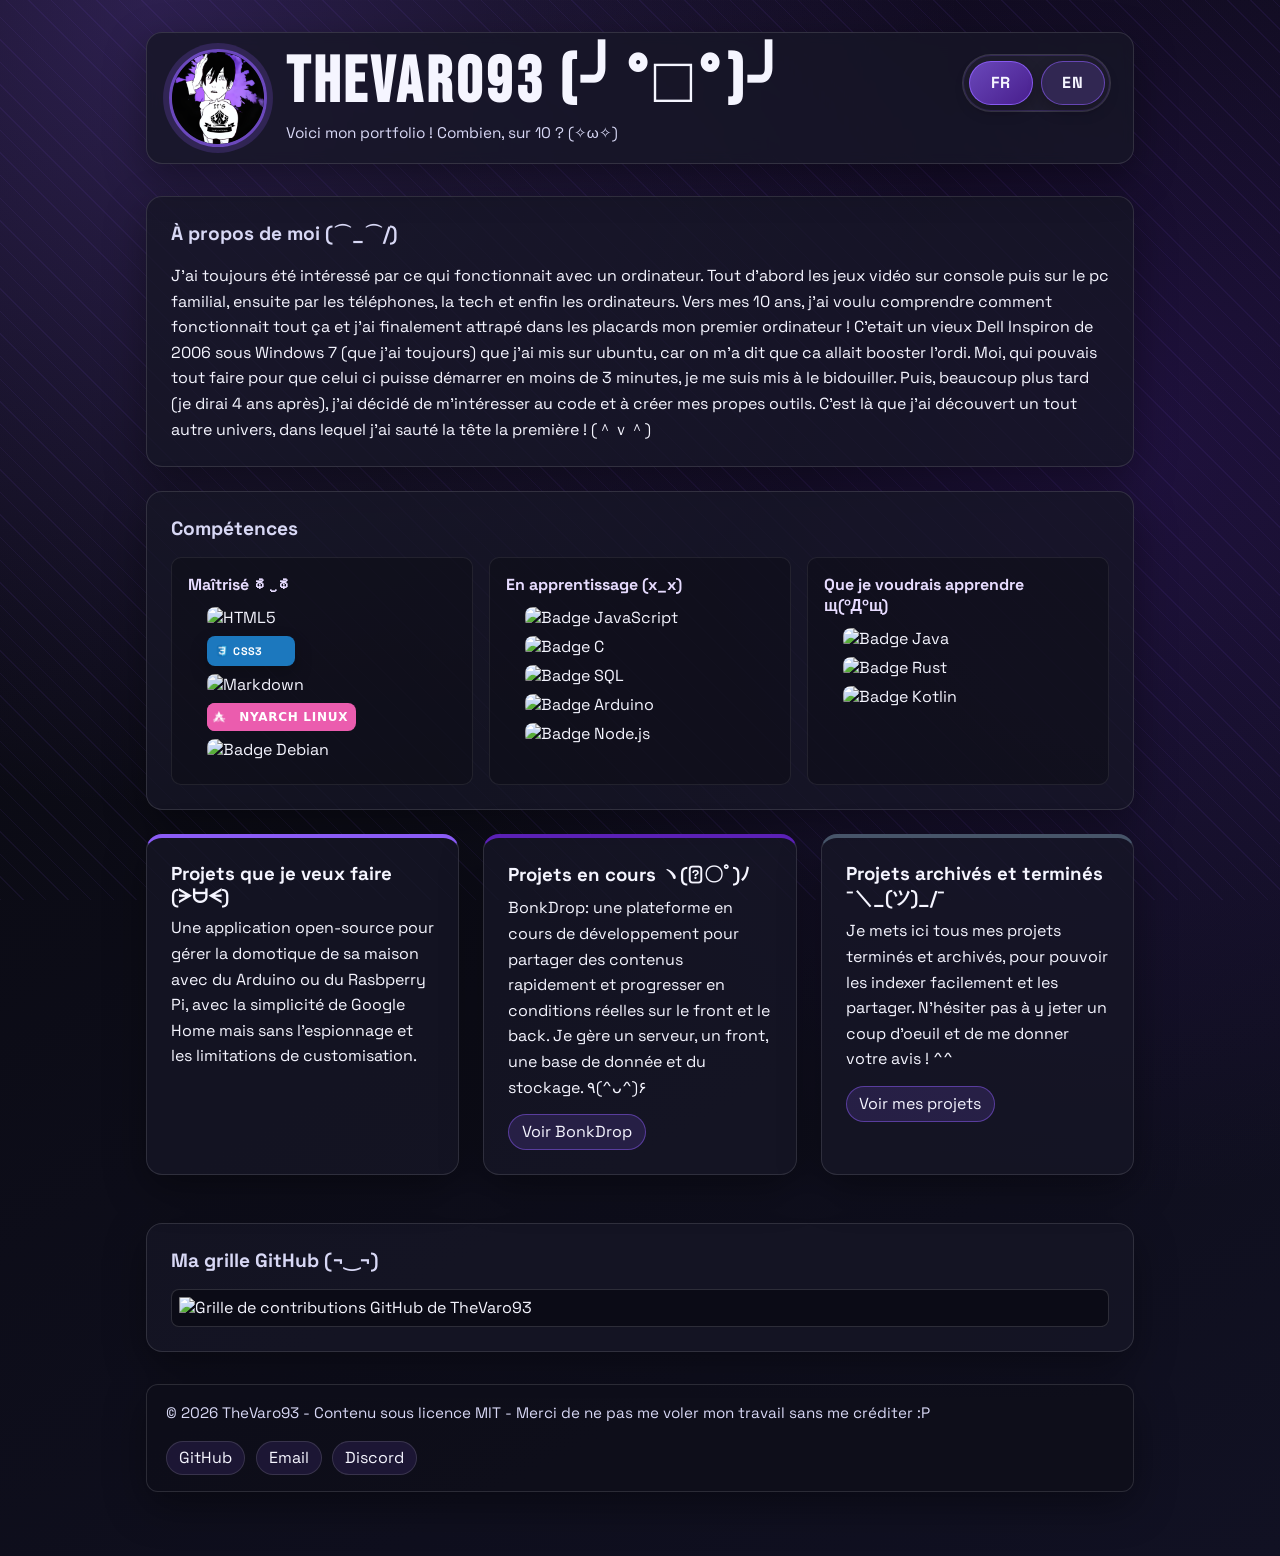
==== commit 98941a46: "ajout de la vérification du site web pour opendesktop" ====
--- a/index.html
+++ b/index.html
@@ -16,6 +16,7 @@
     <link rel="preconnect" href="https://fonts.googleapis.com">
     <link rel="preconnect" href="https://fonts.gstatic.com" crossorigin>
     <link href="https://fonts.googleapis.com/css2?family=Bebas+Neue&family=Space+Grotesk:wght@400;500;700&display=swap" rel="stylesheet">
+    <meta name="ocs-site-verification" content="45b0a1b8cc0eafe4ce7847871f9d33ea" />
     <link rel="stylesheet" href="style.css">
     <script src="traduction.js" defer></script>
     <title>TheVaro93 Portfolio</title>
